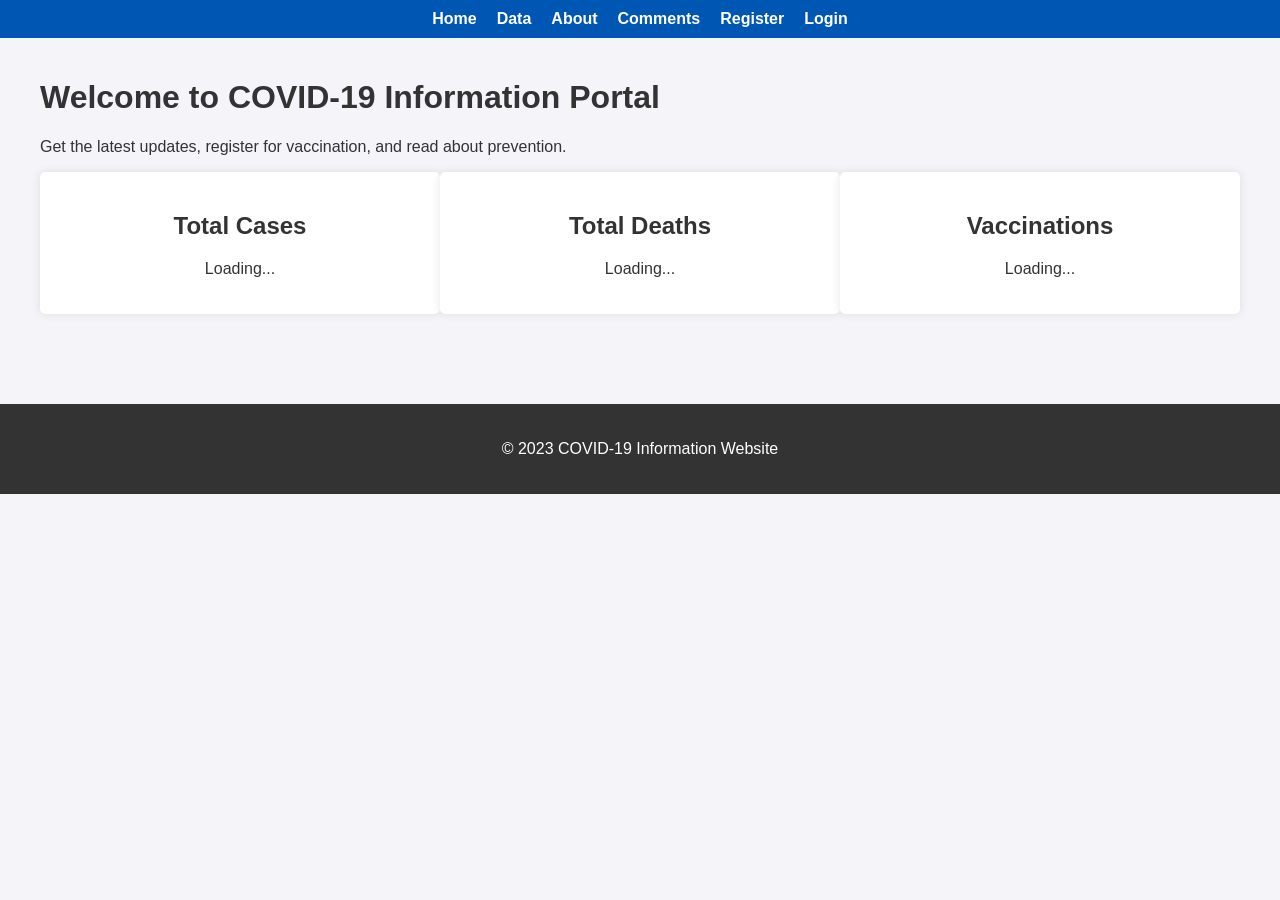
==== covid-site/index.html @ b4ddeeae "Initial commit" ====
<!DOCTYPE html>
<html lang="en">
<head>
    <meta charset="UTF-8">
    <meta name="viewport" content="width=device-width, initial-scale=1.0">
    <title>COVID-19 Information Website</title>
    <link rel="stylesheet" href="css/style.css">
</head>
<body>
    <header>
        <nav>
            <a href="index.html">Home</a>
            <a href="data.php">Data</a>
            <a href="about.html">About</a>
            <a href="comments.php">Comments</a>
            <a href="register.php">Register</a>
            <a href="login.php">Login</a>
        </nav>
    </header>

    <main>
        <h1>Welcome to COVID-19 Information Portal</h1>
        <p>Get the latest updates, register for vaccination, and read about prevention.</p>

        <div class="stats">
            <div class="stat-box">
                <h2>Total Cases</h2>
                <p id="totalCases">Loading...</p>
            </div>
            <div class="stat-box">
                <h2>Total Deaths</h2>
                <p id="totalDeaths">Loading...</p>
            </div>
            <div class="stat-box">
                <h2>Vaccinations</h2>
                <p id="totalVaccinations">Loading...</p>
            </div>
        </div>
    </main>

    <footer>
        <p>&copy; 2023 COVID-19 Information Website</p>
    </footer>

    <script>
        fetch('php/stats.php')
            .then(response => response.json())
            .then(data => {
                if(data.error) {
                    console.error(data.error);
                } else {
                    document.getElementById('totalCases').textContent = data.total_cases.toLocaleString();
                    document.getElementById('totalDeaths').textContent = data.total_deaths.toLocaleString();
                    document.getElementById('totalVaccinations').textContent = data.vaccinations.toLocaleString();
                }
            });
    </script>
</body>
</html>
---- covid-site/css/style.css ----
/* style.css */
body {
    font-family: Arial, sans-serif;
    margin: 0;
    padding: 0;
    background-color: #f4f4f9;
    color: #333;
}

header {
    background-color: #0056b3;
    color: white;
    padding: 10px 0;
}

nav {
    display: flex;
    justify-content: center;
    gap: 20px;
}

nav a {
    color: white;
    text-decoration: none;
    font-weight: bold;
}

main {
    padding: 20px;
    max-width: 1200px;
    margin: 0 auto;
}

footer {
    text-align: center;
    padding: 20px;
    background-color: #333;
    color: white;
    margin-top: 40px;
}

table {
    width: 100%;
    border-collapse: collapse;
    margin-top: 20px;
}

table, th, td {
    border: 1px solid #ccc;
}

th, td {
    padding: 10px;
    text-align: left;
}

th {
    background-color: #f8f9fa;
    cursor: pointer;
}

form {
    background: white;
    padding: 20px;
    border-radius: 5px;
    box-shadow: 0 0 10px rgba(0,0,0,0.1);
    max-width: 500px;
    margin: 0 auto;
}

form div {
    margin-bottom: 15px;
}

label {
    display: block;
    margin-bottom: 5px;
    font-weight: bold;
}

input[type="text"],
input[type="password"],
input[type="email"],
input[type="number"],
select,
textarea {
    width: 100%;
    padding: 8px;
    border: 1px solid #ccc;
    border-radius: 4px;
    box-sizing: border-box;
}

button {
    background-color: #28a745;
    color: white;
    padding: 10px 15px;
    border: none;
    border-radius: 4px;
    cursor: pointer;
}

button:hover {
    background-color: #218838;
}

.error {
    color: red;
    font-size: 0.9em;
    display: none;
}

.stats {
    display: flex;
    justify-content: space-around;
    margin-bottom: 30px;
}

.stat-box {
    background: white;
    padding: 20px;
    border-radius: 5px;
    box-shadow: 0 0 10px rgba(0,0,0,0.1);
    text-align: center;
    width: 30%;
}
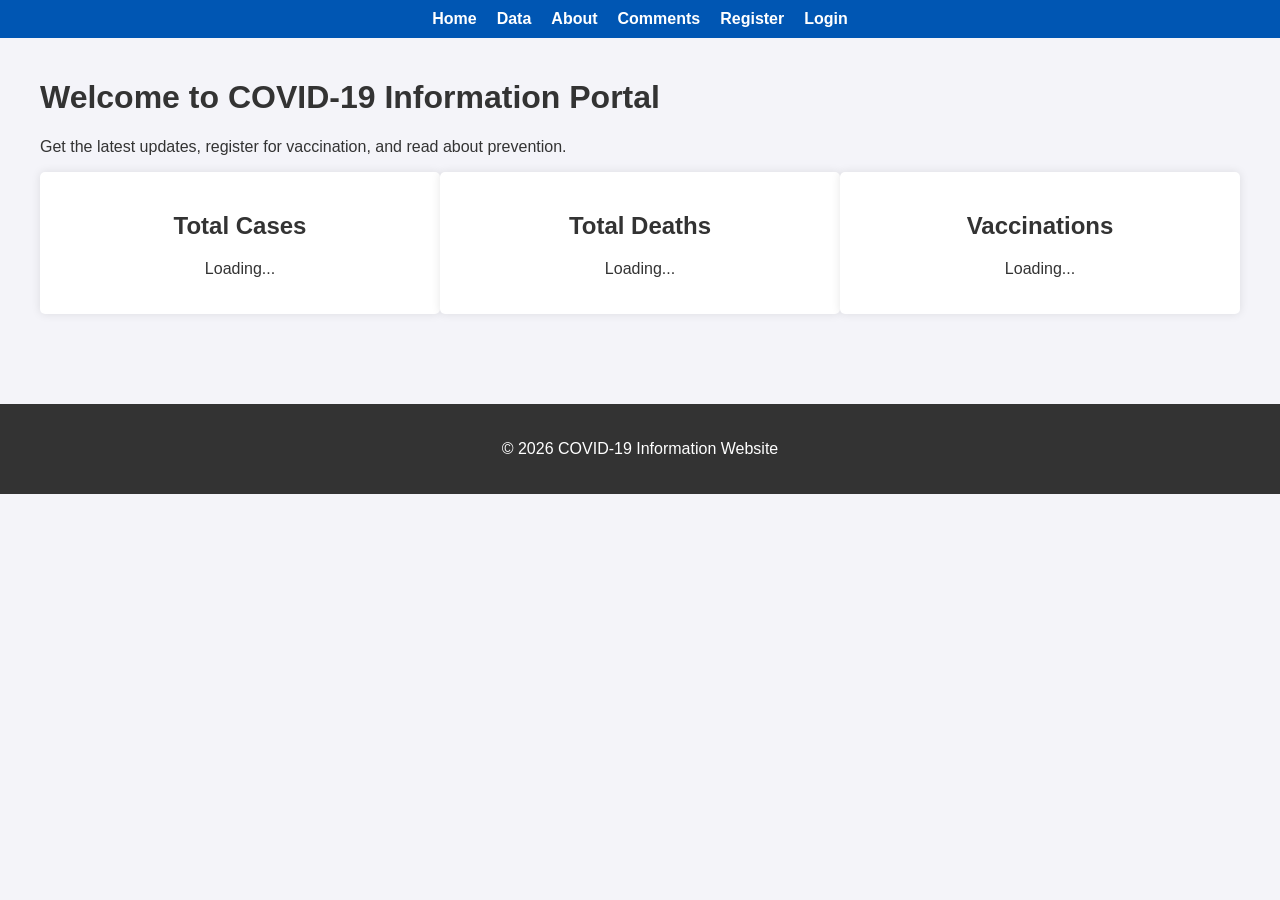
==== commit ab0abf67: "UI FIX" ====
--- a/covid-site/index.html
+++ b/covid-site/index.html
@@ -1,11 +1,13 @@
 <!DOCTYPE html>
 <html lang="en">
+
 <head>
     <meta charset="UTF-8">
     <meta name="viewport" content="width=device-width, initial-scale=1.0">
     <title>COVID-19 Information Website</title>
     <link rel="stylesheet" href="css/style.css">
 </head>
+
 <body>
     <header>
         <nav>
@@ -39,14 +41,14 @@
     </main>
 
     <footer>
-        <p>&copy; 2023 COVID-19 Information Website</p>
+        <p>&copy; 2026 COVID-19 Information Website</p>
     </footer>
 
     <script>
         fetch('php/stats.php')
             .then(response => response.json())
             .then(data => {
-                if(data.error) {
+                if (data.error) {
                     console.error(data.error);
                 } else {
                     document.getElementById('totalCases').textContent = data.total_cases.toLocaleString();
@@ -56,4 +58,5 @@
             });
     </script>
 </body>
-</html>
+
+</html>
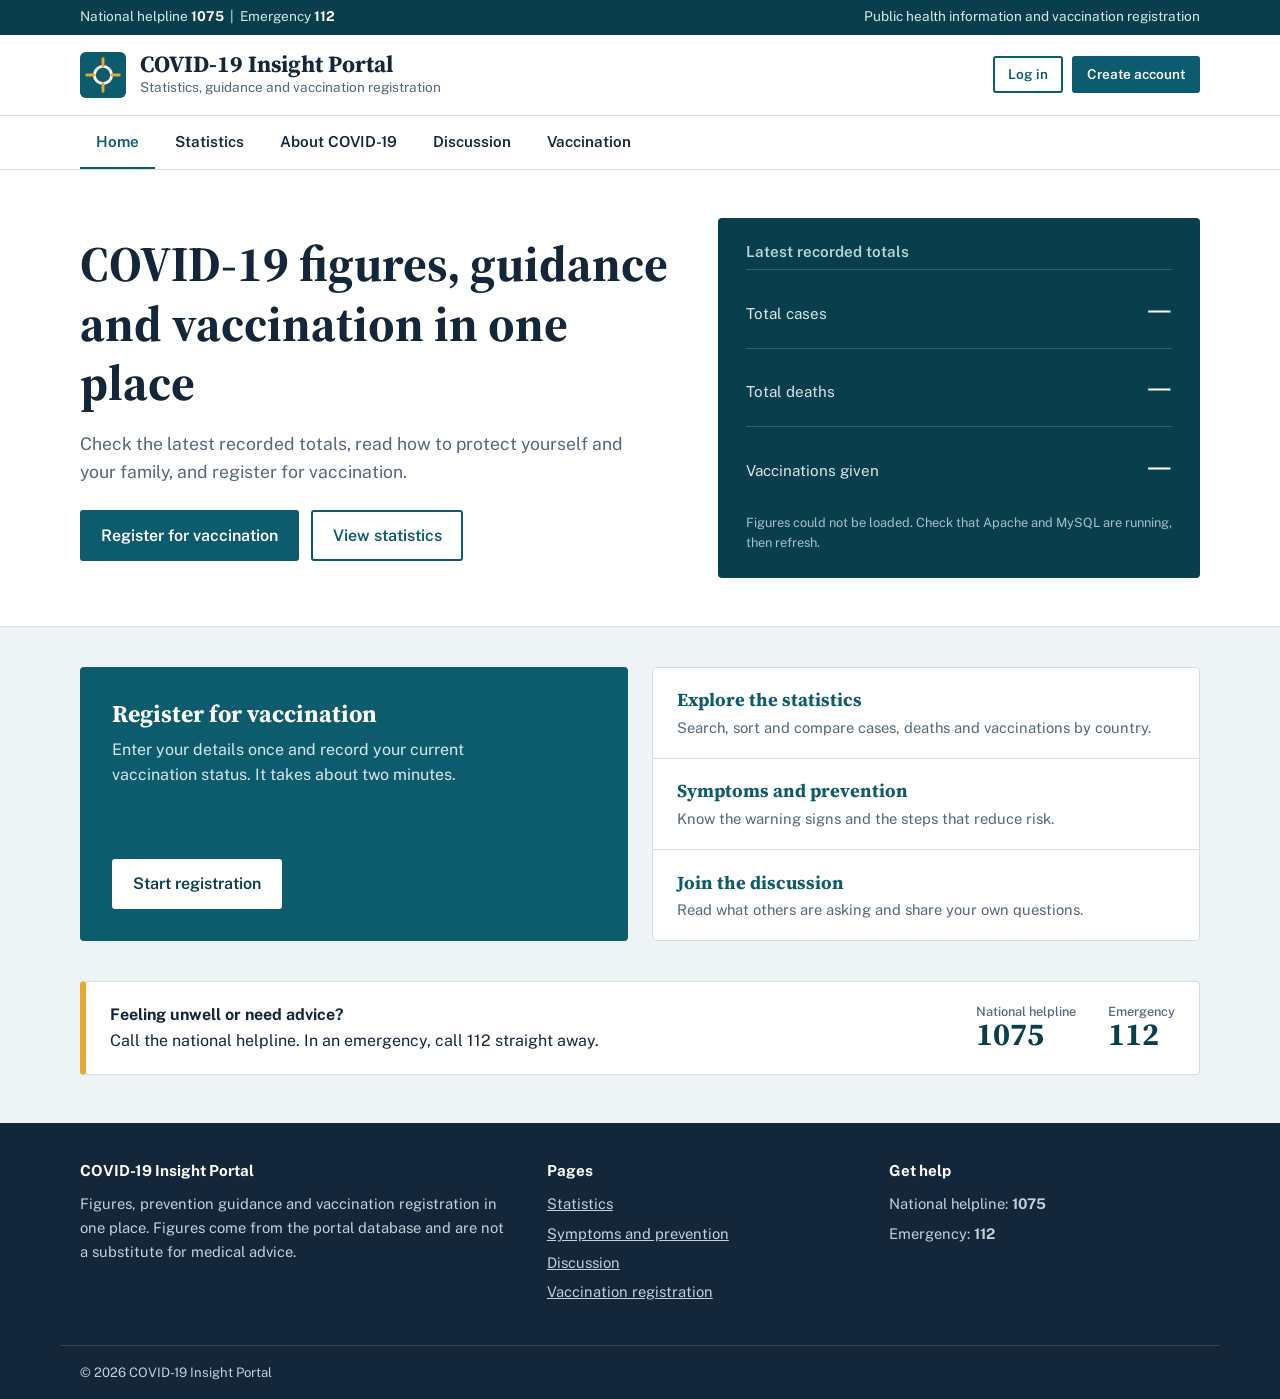
==== commit 9f55589f: "UI change" ====
--- a/covid-site/index.html
+++ b/covid-site/index.html
@@ -4,59 +4,155 @@
 <head>
     <meta charset="UTF-8">
     <meta name="viewport" content="width=device-width, initial-scale=1.0">
-    <title>COVID-19 Information Website</title>
+    <title>Home | COVID-19 Insight Portal</title>
+    <link rel="preconnect" href="https://fonts.googleapis.com">
+    <link rel="preconnect" href="https://fonts.gstatic.com" crossorigin>
+    <link
+        href="https://fonts.googleapis.com/css2?family=Public+Sans:wght@400;500;600;700&family=Source+Serif+4:wght@600;700&display=swap"
+        rel="stylesheet">
     <link rel="stylesheet" href="css/style.css">
 </head>
 
 <body>
-    <header>
-        <nav>
-            <a href="index.html">Home</a>
-            <a href="data.php">Data</a>
-            <a href="about.html">About</a>
-            <a href="comments.php">Comments</a>
-            <a href="register.php">Register</a>
-            <a href="login.php">Login</a>
-        </nav>
+    <a class="skip-link" href="#main">Skip to content</a>
+    <div class="utility">
+        <div class="wrap">
+            <span>National helpline <strong>1075</strong> &nbsp;|&nbsp; Emergency <strong>112</strong></span>
+            <span>Public health information and vaccination registration</span>
+        </div>
+    </div>
+    <header class="masthead">
+        <div class="wrap">
+            <a class="brand" href="index.html">
+                <svg viewBox="0 0 48 48" aria-hidden="true">
+                    <rect width="48" height="48" rx="6" fill="#0d5c6e" />
+                    <circle cx="24" cy="24" r="9" fill="none" stroke="#fff" stroke-width="3" />
+                    <path d="M24 7v8M24 33v8M7 24h8M33 24h8" stroke="#e9a82f" stroke-width="3" stroke-linecap="round" />
+                </svg>
+                <span><span class="brand-name">COVID-19 Insight Portal</span><span class="brand-tag">Statistics,
+                        guidance and vaccination registration</span></span>
+            </a>
+            <div class="account">
+                <a class="btn ghost small" href="login.php">Log in</a>
+                <a class="btn small" href="signup.php">Create account</a>
+            </div>
+        </div>
     </header>
+    <nav class="mainnav" aria-label="Main">
+        <div class="wrap">
+            <a href="index.html" aria-current="page">Home</a>
+            <a href="data.php">Statistics</a>
+            <a href="about.html">About COVID-19</a>
+            <a href="comments.php">Discussion</a>
+            <a href="register.php">Vaccination</a>
+        </div>
+    </nav>
+    <main id="main">
+        <section class="hero">
+            <div class="wrap">
+                <div>
+                    <h1>COVID-19 figures, guidance and vaccination in one place</h1>
+                    <p class="lead">Check the latest recorded totals, read how to protect yourself and your family, and
+                        register for vaccination.</p>
+                    <div class="actions">
+                        <a class="btn" href="register.php">Register for vaccination</a>
+                        <a class="btn ghost" href="data.php">View statistics</a>
+                    </div>
+                </div>
+                <div class="snapshot" aria-live="polite">
+                    <h2>Latest recorded totals</h2>
+                    <dl style="margin:0">
+                        <div class="stat">
+                            <dt>Total cases</dt>
+                            <dd id="totalCases" class="loading">&hellip;</dd>
+                        </div>
+                        <div class="stat">
+                            <dt>Total deaths</dt>
+                            <dd id="totalDeaths" class="loading">&hellip;</dd>
+                        </div>
+                        <div class="stat">
+                            <dt>Vaccinations given</dt>
+                            <dd id="totalVaccinations" class="loading">&hellip;</dd>
+                        </div>
+                    </dl>
+                    <p class="note" id="statsNote">Loading figures</p>
+                </div>
+            </div>
+        </section>
 
-    <main>
-        <h1>Welcome to COVID-19 Information Portal</h1>
-        <p>Get the latest updates, register for vaccination, and read about prevention.</p>
+        <div class="content">
+            <section class="services" aria-label="Services">
+                <div class="service-primary">
+                    <div>
+                        <h2>Register for vaccination</h2>
+                        <p>Enter your details once and record your current vaccination status. It takes about two
+                            minutes.</p>
+                    </div>
+                    <div><a class="btn light" href="register.php">Start registration</a></div>
+                </div>
+                <ul class="service-list">
+                    <li><a href="data.php"><strong>Explore the statistics</strong><span>Search, sort and compare cases,
+                                deaths and vaccinations by country.</span></a></li>
+                    <li><a href="about.html"><strong>Symptoms and prevention</strong><span>Know the warning signs and
+                                the steps that reduce risk.</span></a></li>
+                    <li><a href="comments.php"><strong>Join the discussion</strong><span>Read what others are asking and
+                                share your own questions.</span></a></li>
+                </ul>
+            </section>
 
-        <div class="stats">
-            <div class="stat-box">
-                <h2>Total Cases</h2>
-                <p id="totalCases">Loading...</p>
-            </div>
-            <div class="stat-box">
-                <h2>Total Deaths</h2>
-                <p id="totalDeaths">Loading...</p>
-            </div>
-            <div class="stat-box">
-                <h2>Vaccinations</h2>
-                <p id="totalVaccinations">Loading...</p>
-            </div>
+            <section class="helpline" aria-label="Helplines">
+                <p><strong>Feeling unwell or need advice?</strong><br>Call the national helpline. In an emergency, call
+                    112 straight away.</p>
+                <div class="num"><small>National helpline</small>1075</div>
+                <div class="num"><small>Emergency</small>112</div>
+            </section>
         </div>
     </main>
 
+    <script>
+        fetch('php/stats.php')
+            .then(r => r.json())
+            .then(data => {
+                if (data.error) throw new Error(data.error);
+                const set = (id, v) => { const el = document.getElementById(id); el.textContent = v.toLocaleString('en-IN'); el.classList.remove('loading'); };
+                set('totalCases', data.total_cases);
+                set('totalDeaths', data.total_deaths);
+                set('totalVaccinations', data.vaccinations);
+                document.getElementById('statsNote').textContent = 'Totals across all countries in the portal database.';
+            })
+            .catch(() => {
+                document.querySelectorAll('.stat dd').forEach(el => { el.textContent = '\u2014'; el.classList.remove('loading'); });
+                document.getElementById('statsNote').textContent = 'Figures could not be loaded. Check that Apache and MySQL are running, then refresh.';
+            });
+    </script>
     <footer>
-        <p>&copy; 2026 COVID-19 Information Website</p>
+        <div class="wrap">
+            <div>
+                <h3>COVID-19 Insight Portal</h3>
+                <p>Figures, prevention guidance and vaccination registration in one place. Figures come from the portal
+                    database and are not a substitute for medical advice.</p>
+            </div>
+            <div>
+                <h3>Pages</h3>
+                <ul>
+                    <li><a href="data.php">Statistics</a></li>
+                    <li><a href="about.html">Symptoms and prevention</a></li>
+                    <li><a href="comments.php">Discussion</a></li>
+                    <li><a href="register.php">Vaccination registration</a></li>
+                </ul>
+            </div>
+            <div>
+                <h3>Get help</h3>
+                <ul>
+                    <li>National helpline: <strong>1075</strong></li>
+                    <li>Emergency: <strong>112</strong></li>
+                </ul>
+            </div>
+        </div>
+        <div class="wrap legal">&copy; 2026 COVID-19 Insight Portal</div>
     </footer>
 
-    <script>
-        fetch('php/stats.php')
-            .then(response => response.json())
-            .then(data => {
-                if (data.error) {
-                    console.error(data.error);
-                } else {
-                    document.getElementById('totalCases').textContent = data.total_cases.toLocaleString();
-                    document.getElementById('totalDeaths').textContent = data.total_deaths.toLocaleString();
-                    document.getElementById('totalVaccinations').textContent = data.vaccinations.toLocaleString();
-                }
-            });
-    </script>
+    <script src="js/main.js"></script>
 </body>
 
 </html>
--- a/covid-site/css/style.css
+++ b/covid-site/css/style.css
@@ -1,81 +1,624 @@
-/* style.css */
+/* COVID-19 Insight Portal — shared styles */
+:root {
+    --ink: #14263a;
+    --muted: #55677a;
+    --teal: #0d5c6e;
+    --teal-deep: #093f4c;
+    --teal-soft: #dcecef;
+    --mist: #eef3f6;
+    --line: #d3dde4;
+    --paper: #ffffff;
+    --amber: #e9a82f;
+    --ok: #1b7a4b;
+    --bad: #b3261e;
+    --serif: "Source Serif 4", Georgia, "Times New Roman", serif;
+    --sans: "Public Sans", "Segoe UI", system-ui, -apple-system, Arial, sans-serif;
+}
+
+*,
+*::before,
+*::after {
+    box-sizing: border-box;
+}
+
 body {
-    font-family: Arial, sans-serif;
+    margin: 0;
+    font-family: var(--sans);
+    font-size: 1rem;
+    line-height: 1.6;
+    color: var(--ink);
+    background: var(--mist);
+}
+
+a {
+    color: var(--teal);
+}
+
+a:hover {
+    color: var(--teal-deep);
+}
+
+:focus-visible {
+    outline: 3px solid var(--amber);
+    outline-offset: 2px;
+}
+
+.skip-link {
+    position: absolute;
+    left: 1rem;
+    top: -4rem;
+    background: var(--paper);
+    padding: .5rem 1rem;
+    z-index: 10;
+}
+
+.skip-link:focus {
+    top: 1rem;
+}
+
+/* ---------- Portal chrome ---------- */
+.utility {
+    background: var(--teal-deep);
+    color: #d7e8ec;
+    font-size: .85rem;
+}
+
+.utility .wrap {
+    display: flex;
+    justify-content: space-between;
+    gap: 1rem;
+    flex-wrap: wrap;
+    padding-block: .4rem;
+}
+
+.utility strong {
+    color: #fff;
+}
+
+.wrap {
+    max-width: 1160px;
+    margin: 0 auto;
+    padding-inline: 1.25rem;
+}
+
+.masthead {
+    background: var(--paper);
+}
+
+.masthead .wrap {
+    display: flex;
+    align-items: center;
+    justify-content: space-between;
+    gap: 1rem;
+    padding-block: 1rem;
+    flex-wrap: wrap;
+}
+
+.brand {
+    display: flex;
+    align-items: center;
+    gap: .85rem;
+    text-decoration: none;
+    color: var(--ink);
+}
+
+.brand svg {
+    width: 46px;
+    height: 46px;
+    flex: none;
+}
+
+.brand-name {
+    font-family: var(--serif);
+    font-size: 1.45rem;
+    font-weight: 700;
+    line-height: 1.15;
+    display: block;
+}
+
+.brand-tag {
+    font-size: .85rem;
+    color: var(--muted);
+    display: block;
+}
+
+.account {
+    display: flex;
+    align-items: center;
+    gap: .6rem;
+    font-size: .9rem;
+}
+
+.account .who {
+    color: var(--muted);
+}
+
+.mainnav {
+    background: var(--paper);
+    border-top: 1px solid var(--line);
+    border-bottom: 1px solid var(--line);
+}
+
+.mainnav .wrap {
+    display: flex;
+    gap: .25rem;
+    overflow-x: auto;
+}
+
+.mainnav a {
+    padding: .85rem 1rem;
+    text-decoration: none;
+    color: var(--ink);
+    font-weight: 600;
+    font-size: .95rem;
+    white-space: nowrap;
+    border-bottom: 3px solid transparent;
+    margin-bottom: -1px;
+}
+
+.mainnav a:hover {
+    background: var(--mist);
+}
+
+.mainnav a[aria-current="page"] {
+    border-bottom-color: var(--teal);
+    color: var(--teal);
+}
+
+/* ---------- Buttons ---------- */
+.btn,
+button {
+    display: inline-block;
+    font: inherit;
+    font-weight: 600;
+    cursor: pointer;
+    padding: .65rem 1.2rem;
+    border-radius: 3px;
+    text-decoration: none;
+    background: var(--teal);
+    color: #fff;
+    border: 2px solid var(--teal);
+}
+
+.btn:hover,
+button:hover {
+    background: var(--teal-deep);
+    border-color: var(--teal-deep);
+    color: #fff;
+}
+
+.btn.ghost {
+    background: transparent;
+    color: var(--teal);
+}
+
+.btn.ghost:hover {
+    background: var(--teal-soft);
+    color: var(--teal-deep);
+}
+
+.btn.light {
+    background: #fff;
+    color: var(--teal-deep);
+    border-color: #fff;
+}
+
+.btn.light:hover {
+    background: var(--teal-soft);
+    border-color: var(--teal-soft);
+}
+
+.btn.small {
+    padding: .35rem .8rem;
+    font-size: .85rem;
+}
+
+/* ---------- Page structure ---------- */
+main {
+    padding-bottom: 3rem;
+}
+
+.page-head {
+    background: var(--paper);
+    border-bottom: 1px solid var(--line);
+    margin-bottom: 2rem;
+}
+
+.page-head .wrap {
+    padding-block: 2rem;
+}
+
+.page-head h1,
+.hero h1 {
+    font-family: var(--serif);
+    font-size: clamp(1.8rem, 4vw, 2.5rem);
+    line-height: 1.2;
+    margin: 0 0 .4rem;
+}
+
+.page-head p {
+    margin: 0;
+    color: var(--muted);
+    max-width: 62ch;
+}
+
+h2 {
+    font-family: var(--serif);
+    font-size: 1.5rem;
+    line-height: 1.25;
+    margin: 2rem 0 .75rem;
+}
+
+.content {
+    max-width: 1160px;
+    margin: 0 auto;
+    padding-inline: 1.25rem;
+}
+
+.panel {
+    background: var(--paper);
+    border: 1px solid var(--line);
+    border-radius: 4px;
+    padding: 1.5rem;
+}
+
+/* ---------- Home hero ---------- */
+.hero {
+    background: var(--paper);
+    border-bottom: 1px solid var(--line);
+}
+
+.hero .wrap {
+    display: grid;
+    grid-template-columns: 1.1fr .9fr;
+    gap: 3rem;
+    padding-block: 3rem;
+    align-items: center;
+}
+
+.hero h1 {
+    font-size: clamp(2rem, 4.6vw, 3.1rem);
+    margin-bottom: 1rem;
+}
+
+.hero p.lead {
+    font-size: 1.1rem;
+    color: var(--muted);
+    max-width: 52ch;
+    margin: 0 0 1.5rem;
+}
+
+.hero .actions {
+    display: flex;
+    gap: .75rem;
+    flex-wrap: wrap;
+}
+
+.snapshot {
+    background: var(--teal-deep);
+    color: #fff;
+    border-radius: 4px;
+    padding: 1.5rem 1.75rem;
+}
+
+.snapshot h2 {
+    margin: 0 0 .5rem;
+    font-family: var(--sans);
+    font-size: .95rem;
+    font-weight: 600;
+    color: #b9d6dc;
+}
+
+.stat {
+    display: flex;
+    justify-content: space-between;
+    align-items: baseline;
+    gap: 1rem;
+    padding: .9rem 0;
+    border-top: 1px solid rgba(255, 255, 255, .18);
+}
+
+.stat dt {
+    font-size: .95rem;
+    color: #d7e8ec;
+}
+
+.stat dd {
+    margin: 0;
+    font-family: var(--serif);
+    font-size: 1.9rem;
+    font-weight: 600;
+    font-variant-numeric: tabular-nums;
+}
+
+.stat dd.loading {
+    opacity: .5;
+}
+
+.snapshot .note {
+    margin: .5rem 0 0;
+    font-size: .8rem;
+    color: #9fc3cb;
+}
+
+/* ---------- Services ---------- */
+.services {
+    display: grid;
+    grid-template-columns: 1fr 1fr;
+    gap: 1.5rem;
+    margin-top: 2.5rem;
+}
+
+.service-primary {
+    background: var(--teal);
+    color: #fff;
+    border-radius: 4px;
+    padding: 2rem;
+    display: flex;
+    flex-direction: column;
+    justify-content: space-between;
+    gap: 1.5rem;
+}
+
+.service-primary h2 {
+    color: #fff;
+    margin: 0 0 .5rem;
+}
+
+.service-primary p {
+    margin: 0;
+    color: #d7e8ec;
+    max-width: 44ch;
+}
+
+.service-list {
+    list-style: none;
     margin: 0;
     padding: 0;
-    background-color: #f4f4f9;
-    color: #333;
-}
-
-header {
-    background-color: #0056b3;
-    color: white;
-    padding: 10px 0;
-}
-
-nav {
-    display: flex;
-    justify-content: center;
-    gap: 20px;
-}
-
-nav a {
-    color: white;
+    background: var(--paper);
+    border: 1px solid var(--line);
+    border-radius: 4px;
+}
+
+.service-list li+li {
+    border-top: 1px solid var(--line);
+}
+
+.service-list a {
+    display: block;
+    padding: 1.1rem 1.5rem;
     text-decoration: none;
-    font-weight: bold;
-}
-
-main {
-    padding: 20px;
-    max-width: 1200px;
-    margin: 0 auto;
-}
-
-footer {
-    text-align: center;
-    padding: 20px;
-    background-color: #333;
-    color: white;
-    margin-top: 40px;
+    color: var(--ink);
+}
+
+.service-list a:hover {
+    background: var(--mist);
+}
+
+.service-list strong {
+    display: block;
+    font-family: var(--serif);
+    font-size: 1.15rem;
+    color: var(--teal);
+}
+
+.service-list span {
+    color: var(--muted);
+    font-size: .92rem;
+}
+
+.helpline {
+    margin-top: 2.5rem;
+    background: var(--paper);
+    border: 1px solid var(--line);
+    border-left: 6px solid var(--amber);
+    border-radius: 4px;
+    padding: 1.25rem 1.5rem;
+    display: flex;
+    gap: 2rem;
+    align-items: center;
+    flex-wrap: wrap;
+}
+
+.helpline p {
+    margin: 0;
+    flex: 1 1 260px;
+}
+
+.helpline .num {
+    font-family: var(--serif);
+    font-size: 2rem;
+    font-weight: 700;
+    color: var(--teal-deep);
+    line-height: 1;
+}
+
+.helpline .num small {
+    display: block;
+    font-family: var(--sans);
+    font-size: .8rem;
+    font-weight: 500;
+    color: var(--muted);
+}
+
+/* ---------- About ---------- */
+.info-grid {
+    display: grid;
+    grid-template-columns: 1fr 1fr;
+    gap: 1.5rem;
+}
+
+.info-grid h2 {
+    margin-top: 0;
+}
+
+.check-list {
+    list-style: none;
+    margin: 0;
+    padding: 0;
+}
+
+.check-list li {
+    padding: .6rem 0 .6rem 1.9rem;
+    border-top: 1px solid var(--line);
+    position: relative;
+}
+
+.check-list li::before {
+    content: "";
+    position: absolute;
+    left: .2rem;
+    top: 1.05rem;
+    width: .6rem;
+    height: .6rem;
+    border-radius: 50%;
+    background: var(--teal);
+}
+
+.check-list.warn li::before {
+    background: var(--amber);
+}
+
+/* ---------- Data page ---------- */
+.toolbar {
+    display: flex;
+    gap: 1rem;
+    align-items: center;
+    justify-content: space-between;
+    flex-wrap: wrap;
+    margin-bottom: 1rem;
+}
+
+.toolbar input {
+    max-width: 340px;
+}
+
+.table-wrap {
+    overflow-x: auto;
+    background: var(--paper);
+    border: 1px solid var(--line);
+    border-radius: 4px;
 }
 
 table {
     width: 100%;
     border-collapse: collapse;
-    margin-top: 20px;
-}
-
-table, th, td {
-    border: 1px solid #ccc;
-}
-
-th, td {
-    padding: 10px;
+    font-variant-numeric: tabular-nums;
+}
+
+th,
+td {
+    padding: .75rem 1rem;
+    text-align: right;
+    white-space: nowrap;
+}
+
+th:first-child,
+td:first-child,
+th:nth-child(2),
+td:nth-child(2) {
     text-align: left;
 }
 
-th {
-    background-color: #f8f9fa;
+thead th {
+    background: var(--teal-deep);
+    color: #fff;
+    font-size: .85rem;
+    font-weight: 600;
     cursor: pointer;
+    user-select: none;
+}
+
+thead th:hover {
+    background: var(--teal);
+}
+
+thead th.asc::after {
+    content: " \25B2";
+    font-size: .65rem;
+}
+
+thead th.desc::after {
+    content: " \25BC";
+    font-size: .65rem;
+}
+
+tbody tr+tr td {
+    border-top: 1px solid var(--line);
+}
+
+tbody tr:hover {
+    background: var(--mist);
+}
+
+tbody td:first-child {
+    font-weight: 600;
+}
+
+.chart-box {
+    background: var(--paper);
+    border: 1px solid var(--line);
+    border-radius: 4px;
+    padding: 1rem;
+}
+
+.chart-box canvas {
+    display: block;
+    width: 100%;
+    max-width: 100%;
+    height: auto;
+}
+
+/* ---------- Forms ---------- */
+.form-layout {
+    display: grid;
+    grid-template-columns: .8fr 1.2fr;
+    gap: 2rem;
+    align-items: start;
+}
+
+.form-aside {
+    background: var(--teal-deep);
+    color: #d7e8ec;
+    border-radius: 4px;
+    padding: 2rem;
+}
+
+.form-aside h2 {
+    color: #fff;
+    margin-top: 0;
+}
+
+.form-aside ul {
+    padding-left: 1.1rem;
+    margin: 0;
+}
+
+.form-aside li {
+    margin-bottom: .5rem;
 }
 
 form {
-    background: white;
-    padding: 20px;
-    border-radius: 5px;
-    box-shadow: 0 0 10px rgba(0,0,0,0.1);
-    max-width: 500px;
-    margin: 0 auto;
+    background: var(--paper);
+    border: 1px solid var(--line);
+    border-radius: 4px;
+    padding: 1.75rem;
+    max-width: 640px;
+}
+
+.form-layout form {
+    max-width: none;
 }
 
 form div {
-    margin-bottom: 15px;
+    margin-bottom: 1.1rem;
 }
 
 label {
     display: block;
-    margin-bottom: 5px;
-    font-weight: bold;
+    margin-bottom: .3rem;
+    font-weight: 600;
+    font-size: .92rem;
 }
 
 input[type="text"],
@@ -85,42 +628,174 @@
 select,
 textarea {
     width: 100%;
-    padding: 8px;
-    border: 1px solid #ccc;
-    border-radius: 4px;
-    box-sizing: border-box;
-}
-
-button {
-    background-color: #28a745;
-    color: white;
-    padding: 10px 15px;
-    border: none;
-    border-radius: 4px;
-    cursor: pointer;
-}
-
-button:hover {
-    background-color: #218838;
+    font: inherit;
+    padding: .65rem .75rem;
+    color: var(--ink);
+    background: #fff;
+    border: 1px solid #8fa0ae;
+    border-radius: 3px;
+}
+
+input:focus,
+select:focus,
+textarea:focus {
+    outline: 3px solid var(--teal-soft);
+    border-color: var(--teal);
+}
+
+input.invalid,
+textarea.invalid {
+    border-color: var(--bad);
+    background: #fff7f6;
 }
 
 .error {
-    color: red;
-    font-size: 0.9em;
+    color: var(--bad);
+    font-size: .85rem;
     display: none;
-}
-
-.stats {
-    display: flex;
-    justify-content: space-around;
-    margin-bottom: 30px;
-}
-
-.stat-box {
-    background: white;
-    padding: 20px;
-    border-radius: 5px;
-    box-shadow: 0 0 10px rgba(0,0,0,0.1);
+    margin-top: .3rem;
+}
+
+form p {
+    color: var(--muted);
+    font-size: .92rem;
+    margin-bottom: 0;
+}
+
+.notice {
+    padding: .85rem 1.1rem;
+    border-radius: 3px;
+    margin-bottom: 1.25rem;
+    border-left: 5px solid;
+    background: #fff;
+}
+
+.notice.ok {
+    border-color: var(--ok);
+    background: #eaf6ef;
+}
+
+.notice.bad {
+    border-color: var(--bad);
+    background: #fdeeed;
+}
+
+/* ---------- Discussion ---------- */
+.comment {
+    background: var(--paper);
+    border: 1px solid var(--line);
+    border-radius: 4px;
+    padding: 1rem 1.25rem;
+    margin-bottom: .75rem;
+    display: flex;
+    gap: 1rem;
+}
+
+.avatar {
+    flex: none;
+    width: 2.5rem;
+    height: 2.5rem;
+    border-radius: 50%;
+    background: var(--teal-soft);
+    color: var(--teal-deep);
+    font-weight: 700;
+    display: grid;
+    place-items: center;
+    text-transform: uppercase;
+}
+
+.comment p {
+    margin: .25rem 0 0;
+    overflow-wrap: anywhere;
+}
+
+.comment small {
+    color: var(--muted);
+}
+
+.empty {
     text-align: center;
-    width: 30%;
-}
+    color: var(--muted);
+    padding: 2rem;
+    border: 1px dashed #8fa0ae;
+    border-radius: 4px;
+}
+
+/* ---------- Footer ---------- */
+footer {
+    background: var(--ink);
+    color: #c4d0da;
+    font-size: .92rem;
+}
+
+footer .wrap {
+    display: grid;
+    grid-template-columns: 1.4fr 1fr 1fr;
+    gap: 2rem;
+    padding-block: 2.25rem;
+}
+
+footer h3 {
+    font-size: .95rem;
+    color: #fff;
+    margin: 0 0 .6rem;
+}
+
+footer ul {
+    list-style: none;
+    margin: 0;
+    padding: 0;
+}
+
+footer li {
+    margin-bottom: .35rem;
+}
+
+footer a {
+    color: #c4d0da;
+}
+
+footer a:hover {
+    color: #fff;
+}
+
+footer p {
+    margin: 0;
+}
+
+footer .wrap.legal {
+    display: block;
+    border-top: 1px solid rgba(255, 255, 255, .15);
+    padding-block: 1rem;
+    font-size: .82rem;
+}
+
+@media (max-width: 820px) {
+
+    .hero .wrap,
+    .services,
+    .info-grid,
+    .form-layout,
+    footer .wrap {
+        grid-template-columns: 1fr;
+    }
+
+    .hero .wrap {
+        gap: 2rem;
+        padding-block: 2rem;
+    }
+
+    .utility .wrap {
+        justify-content: flex-start;
+    }
+}
+
+@media (prefers-reduced-motion: no-preference) {
+
+    .btn,
+    button,
+    .mainnav a,
+    thead th {
+        transition: background-color .15s, color .15s;
+    }
+}
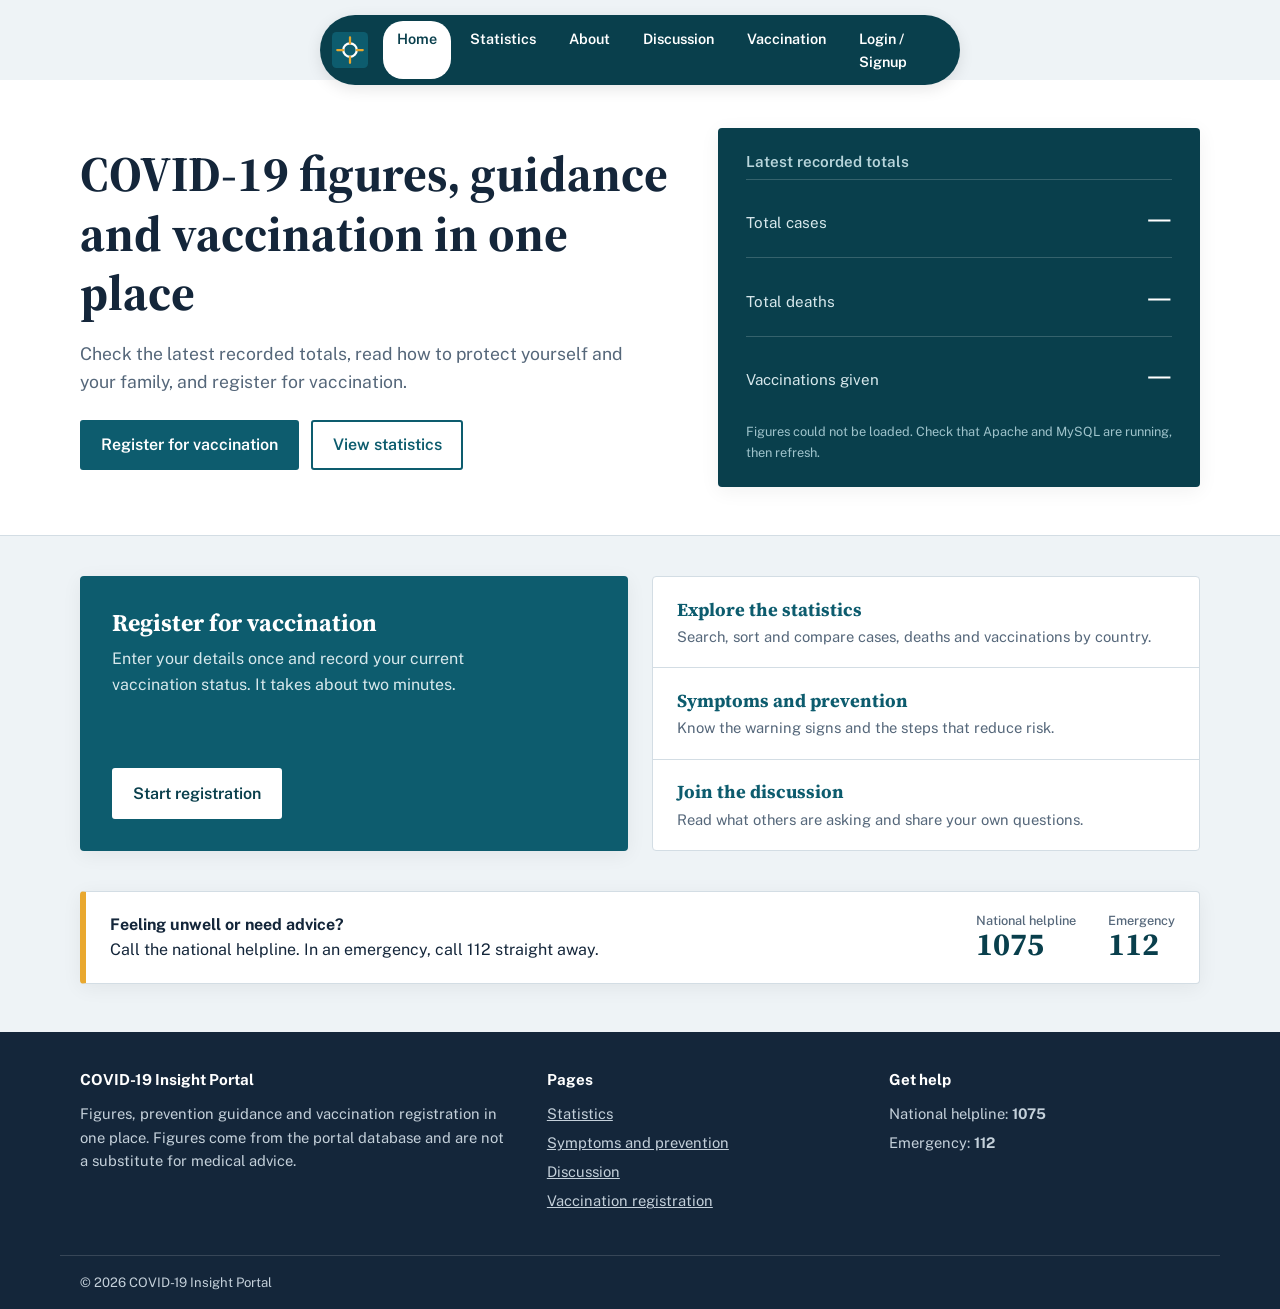
==== commit e510c3f7: "Project completion with remaining changes" ====
--- a/covid-site/index.html
+++ b/covid-site/index.html
@@ -15,38 +15,85 @@
 
 <body>
     <a class="skip-link" href="#main">Skip to content</a>
-    <div class="utility">
-        <div class="wrap">
-            <span>National helpline <strong>1075</strong> &nbsp;|&nbsp; Emergency <strong>112</strong></span>
-            <span>Public health information and vaccination registration</span>
-        </div>
-    </div>
-    <header class="masthead">
-        <div class="wrap">
-            <a class="brand" href="index.html">
+    <nav class="pill-nav">
+        <div class="pill-nav-inner">
+            <a href="index.html" class="pill-logo" aria-label="Home">
                 <svg viewBox="0 0 48 48" aria-hidden="true">
                     <rect width="48" height="48" rx="6" fill="#0d5c6e" />
                     <circle cx="24" cy="24" r="9" fill="none" stroke="#fff" stroke-width="3" />
                     <path d="M24 7v8M24 33v8M7 24h8M33 24h8" stroke="#e9a82f" stroke-width="3" stroke-linecap="round" />
                 </svg>
-                <span><span class="brand-name">COVID-19 Insight Portal</span><span class="brand-tag">Statistics,
-                        guidance and vaccination registration</span></span>
             </a>
-            <div class="account">
-                <a class="btn ghost small" href="login.php">Log in</a>
-                <a class="btn small" href="signup.php">Create account</a>
-            </div>
-        </div>
-    </header>
-    <nav class="mainnav" aria-label="Main">
-        <div class="wrap">
-            <a href="index.html" aria-current="page">Home</a>
-            <a href="data.php">Statistics</a>
-            <a href="about.html">About COVID-19</a>
-            <a href="comments.php">Discussion</a>
-            <a href="register.php">Vaccination</a>
+            <div class="pill-links" id="pill-links">
+                <div class="pill-slider" id="pill-slider"></div>
+                <a href="index.html" class="nav-item">Home</a>
+                <a href="data.php" class="nav-item">Statistics</a>
+                <a href="about.html" class="nav-item">About</a>
+                <a href="comments.php" class="nav-item">Discussion</a>
+                <a href="register.php" class="nav-item">Vaccination</a>
+                <a href="login.php" class="nav-item">Login / Signup</a>
+            </div>
         </div>
     </nav>
+    <script>
+        document.addEventListener('DOMContentLoaded', () => {
+            const links = document.querySelectorAll('.nav-item');
+            const slider = document.getElementById('pill-slider');
+            const container = document.getElementById('pill-links');
+            
+            let activeLink = null;
+            
+            // Highlight active page
+            const currentPath = window.location.pathname.split('/').pop() || 'index.html';
+            links.forEach(link => {
+                const href = link.getAttribute('href');
+                if (href === currentPath) {
+                    link.classList.add('active');
+                    activeLink = link;
+                }
+            });
+            
+            function moveSlider(el) {
+                if (!el) return;
+                const rect = el.getBoundingClientRect();
+                const containerRect = container.getBoundingClientRect();
+                
+                slider.style.width = `${rect.width}px`;
+                slider.style.height = `${rect.height}px`;
+                slider.style.left = `${rect.left - containerRect.left}px`;
+                slider.style.top = `${rect.top - containerRect.top}px`;
+                slider.style.opacity = '1';
+            }
+            
+            if (activeLink) {
+                setTimeout(() => moveSlider(activeLink), 100);
+            }
+            
+            links.forEach(link => {
+                link.addEventListener('mouseenter', (e) => {
+                    moveSlider(e.target);
+                    // Make sure text color changes to contrast with slider
+                    links.forEach(l => l.style.color = 'var(--paper)');
+                    e.target.style.color = 'var(--teal-deep)';
+                });
+            });
+            
+            container.addEventListener('mouseleave', () => {
+                if (activeLink) {
+                    moveSlider(activeLink);
+                    links.forEach(l => l.style.color = 'var(--paper)');
+                    activeLink.style.color = 'var(--teal-deep)';
+                } else {
+                    slider.style.opacity = '0';
+                    links.forEach(l => l.style.color = 'var(--paper)');
+                }
+            });
+
+            // Initial color set
+            links.forEach(l => l.style.color = 'var(--paper)');
+            if(activeLink) activeLink.style.color = 'var(--teal-deep)';
+        });
+    </script>
     <main id="main">
         <section class="hero">
             <div class="wrap">
--- a/covid-site/css/style.css
+++ b/covid-site/css/style.css
@@ -259,6 +259,7 @@
     background: var(--paper);
     border: 1px solid var(--line);
     border-radius: 4px;
+    box-shadow: 0 4px 20px rgba(0, 0, 0, 0.06);
     padding: 1.5rem;
 }
 
@@ -298,6 +299,7 @@
     background: var(--teal-deep);
     color: #fff;
     border-radius: 4px;
+    box-shadow: 0 4px 20px rgba(0, 0, 0, 0.06);
     padding: 1.5rem 1.75rem;
 }
 
@@ -353,6 +355,7 @@
     background: var(--teal);
     color: #fff;
     border-radius: 4px;
+    box-shadow: 0 4px 20px rgba(0, 0, 0, 0.06);
     padding: 2rem;
     display: flex;
     flex-direction: column;
@@ -413,6 +416,7 @@
     border: 1px solid var(--line);
     border-left: 6px solid var(--amber);
     border-radius: 4px;
+    box-shadow: 0 4px 20px rgba(0, 0, 0, 0.06);
     padding: 1.25rem 1.5rem;
     display: flex;
     gap: 2rem;
@@ -498,6 +502,7 @@
     background: var(--paper);
     border: 1px solid var(--line);
     border-radius: 4px;
+    box-shadow: 0 4px 20px rgba(0, 0, 0, 0.06);
 }
 
 table {
@@ -559,6 +564,7 @@
     background: var(--paper);
     border: 1px solid var(--line);
     border-radius: 4px;
+    box-shadow: 0 4px 20px rgba(0, 0, 0, 0.06);
     padding: 1rem;
 }
 
@@ -604,6 +610,8 @@
     border-radius: 4px;
     padding: 1.75rem;
     max-width: 640px;
+    margin: 0 auto;
+    box-shadow: 0 8px 30px rgba(0, 0, 0, 0.08);
 }
 
 .form-layout form {
@@ -685,6 +693,7 @@
     background: var(--paper);
     border: 1px solid var(--line);
     border-radius: 4px;
+    box-shadow: 0 4px 20px rgba(0, 0, 0, 0.06);
     padding: 1rem 1.25rem;
     margin-bottom: .75rem;
     display: flex;
@@ -798,4 +807,280 @@
     thead th {
         transition: background-color .15s, color .15s;
     }
-}+}
+/* ---------- Pill Navigation ---------- */
+body {
+    padding-top: 80px;
+}
+
+.pill-nav {
+    position: fixed;
+    top: 15px;
+    left: 50%;
+    transform: translateX(-50%);
+    background-color: var(--teal-deep);
+    padding: 6px 6px 6px 12px;
+    border-radius: 40px;
+    box-shadow: 0 4px 15px rgba(0,0,0,0.1);
+    z-index: 1000;
+    display: flex;
+    align-items: center;
+}
+
+.pill-nav-inner {
+    display: flex;
+    align-items: center;
+    gap: 15px;
+}
+
+.pill-logo {
+    display: flex;
+    align-items: center;
+    justify-content: center;
+    width: 36px;
+    height: 36px;
+    text-decoration: none;
+    transition: transform 0.2s;
+}
+
+.pill-logo:hover {
+    transform: scale(1.05);
+}
+
+.pill-logo svg {
+    width: 36px;
+    height: 36px;
+}
+
+.pill-links {
+    display: flex;
+    gap: 5px;
+    position: relative;
+}
+
+.pill-slider {
+    position: absolute;
+    background-color: var(--paper);
+    border-radius: 20px;
+    transition: all 0.3s cubic-bezier(0.25, 1, 0.5, 1);
+    z-index: 0;
+    pointer-events: none;
+    opacity: 0;
+}
+
+.pill-links a.nav-item {
+    position: relative;
+    z-index: 1;
+    color: var(--paper);
+    text-decoration: none;
+    font-size: 0.9rem;
+    font-weight: 600;
+    padding: 6px 14px;
+    border-radius: 20px;
+    transition: color 0.3s;
+}
+
+@media (max-width: 820px) {
+    .pill-nav {
+        width: 95%;
+        padding: 4px;
+        overflow-x: auto;
+    }
+    .pill-nav-inner {
+        gap: 8px;
+    }
+    .pill-links a.nav-item {
+        padding: 5px 10px;
+        font-size: 0.8rem;
+    }
+}
+
+.form-header {
+    text-align: center;
+    margin-bottom: 1.5rem;
+}
+.form-header h1 {
+    font-family: var(--serif);
+    font-size: clamp(1.8rem, 4vw, 2.5rem);
+    margin: 0 0 0.5rem 0;
+}
+.form-header p {
+    margin: 0;
+}
+
+/* ========== Profile Widget ========== */
+.profile-widget {
+    position: relative;
+    margin-left: 6px;
+}
+
+.profile-avatar {
+    width: 34px;
+    height: 34px;
+    border-radius: 50%;
+    background: linear-gradient(135deg, #e9a82f, #c87a0a);
+    color: #fff;
+    font-weight: 700;
+    font-size: 0.8rem;
+    font-family: var(--sans);
+    border: 2px solid rgba(255,255,255,0.35);
+    cursor: pointer;
+    display: flex;
+    align-items: center;
+    justify-content: center;
+    transition: transform 0.2s, box-shadow 0.2s;
+    box-shadow: 0 2px 8px rgba(0,0,0,0.25);
+    letter-spacing: 0.02em;
+}
+
+.profile-avatar:hover {
+    transform: scale(1.08);
+    box-shadow: 0 4px 14px rgba(0,0,0,0.3);
+}
+
+.profile-dropdown {
+    position: absolute;
+    top: calc(100% + 12px);
+    right: 0;
+    width: 270px;
+    background: var(--paper);
+    border-radius: 16px;
+    box-shadow: 0 8px 32px rgba(0,0,0,0.18), 0 2px 8px rgba(0,0,0,0.08);
+    z-index: 2000;
+    opacity: 0;
+    transform: translateY(-8px) scale(0.97);
+    pointer-events: none;
+    transition: opacity 0.22s ease, transform 0.22s ease;
+    overflow: hidden;
+}
+
+.profile-dropdown.open {
+    opacity: 1;
+    transform: translateY(0) scale(1);
+    pointer-events: auto;
+}
+
+.profile-dropdown-header {
+    display: flex;
+    align-items: center;
+    gap: 12px;
+    padding: 16px 16px 12px;
+    background: linear-gradient(135deg, var(--teal-deep), var(--teal));
+    color: #fff;
+}
+
+.profile-avatar-large {
+    width: 46px;
+    height: 46px;
+    border-radius: 50%;
+    background: linear-gradient(135deg, #e9a82f, #c87a0a);
+    display: flex;
+    align-items: center;
+    justify-content: center;
+    font-weight: 700;
+    font-size: 1.1rem;
+    flex-shrink: 0;
+    border: 2px solid rgba(255,255,255,0.4);
+}
+
+.profile-fullname {
+    font-weight: 700;
+    font-size: 0.95rem;
+    line-height: 1.3;
+    color: #fff;
+}
+
+.profile-username {
+    font-size: 0.78rem;
+    color: rgba(255,255,255,0.7);
+    margin-top: 1px;
+}
+
+.profile-dropdown-body {
+    padding: 12px 16px;
+    display: flex;
+    flex-direction: column;
+    gap: 8px;
+}
+
+.profile-row {
+    display: flex;
+    align-items: center;
+    justify-content: space-between;
+    font-size: 0.83rem;
+}
+
+.profile-label {
+    color: var(--muted);
+    font-weight: 600;
+    font-size: 0.78rem;
+    text-transform: uppercase;
+    letter-spacing: 0.04em;
+}
+
+.profile-value {
+    color: var(--ink);
+    font-size: 0.83rem;
+    max-width: 160px;
+    overflow: hidden;
+    text-overflow: ellipsis;
+    white-space: nowrap;
+    text-align: right;
+}
+
+/* Vaccination status badges */
+.vacc-badge {
+    display: inline-block;
+    padding: 2px 10px;
+    border-radius: 20px;
+    font-size: 0.75rem;
+    font-weight: 700;
+    letter-spacing: 0.03em;
+}
+
+.vacc-full {
+    background: #d4f5e2;
+    color: #1b7a4b;
+}
+
+.vacc-partial {
+    background: #fff3cd;
+    color: #856404;
+}
+
+.vacc-none {
+    background: #fde8e8;
+    color: #b3261e;
+}
+
+.profile-dropdown-footer {
+    border-top: 1px solid var(--line);
+    padding: 10px 16px;
+}
+
+.profile-logout-btn {
+    display: flex;
+    align-items: center;
+    gap: 8px;
+    width: 100%;
+    padding: 8px 12px;
+    border-radius: 10px;
+    background: transparent;
+    color: var(--bad);
+    font-size: 0.88rem;
+    font-weight: 600;
+    text-decoration: none;
+    transition: background 0.18s;
+    font-family: var(--sans);
+}
+
+.profile-logout-btn:hover {
+    background: #fde8e8;
+    color: var(--bad);
+}
+
+.profile-logout-btn svg {
+    width: 15px;
+    height: 15px;
+    flex-shrink: 0;
+}
